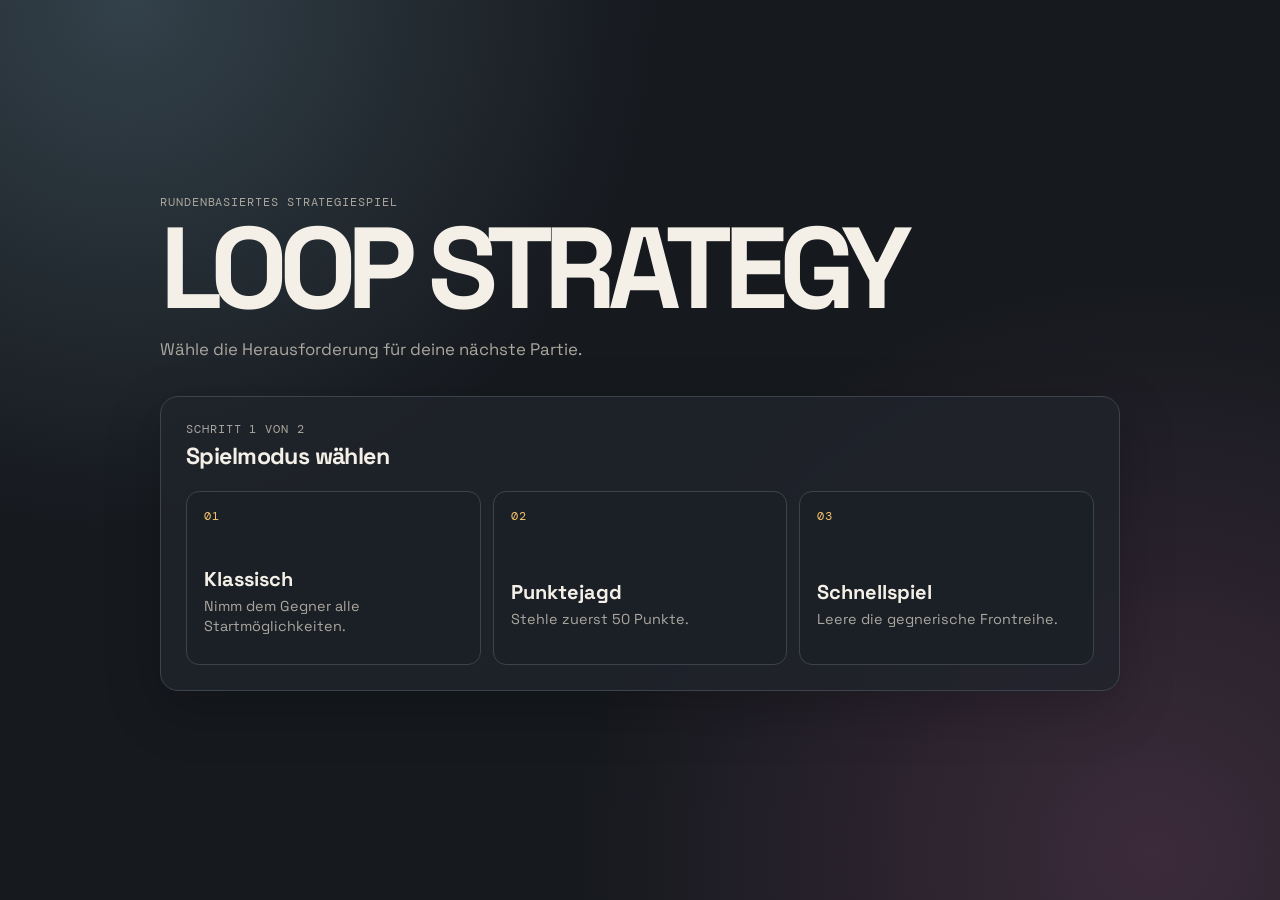
==== index.html @ e79f8cee "Aktuelle Version 3.1 in Hauptordner verschoben" ====
<!doctype html>
<html lang="de">
  <head>
    <meta charset="UTF-8" />
    <meta name="viewport" content="width=device-width, initial-scale=1.0" />
    <meta
      name="description"
      content="LOOP STRATEGY – ein rundenbasiertes Strategiespiel für zwei Reihen."
    />
    <title>LOOP STRATEGY</title>
    <link rel="preconnect" href="https://fonts.googleapis.com" />
    <link rel="preconnect" href="https://fonts.gstatic.com" crossorigin />
    <link
      href="https://fonts.googleapis.com/css2?family=DM+Mono:wght@400;500&family=Space+Grotesk:wght@500;600;700&display=swap"
      rel="stylesheet"
    />
    <link rel="stylesheet" href="style.css" />
  </head>
  <body>
    <main class="game-shell">
      <section id="menu-screen" class="menu-screen" aria-labelledby="menu-title">
        <header class="menu-hero">
          <p class="eyebrow">Rundenbasiertes Strategiespiel</p>
          <h1 id="menu-title">LOOP STRATEGY</h1>
          <p class="menu-intro">Wähle die Herausforderung für deine nächste Partie.</p>
        </header>

        <section id="mode-selection" class="menu-step" aria-labelledby="mode-title">
          <p class="eyebrow">Schritt 1 von 2</p>
          <h2 id="mode-title">Spielmodus wählen</h2>
          <div class="selection-grid">
            <button class="selection-card" data-game-mode="classic" type="button">
              <span class="selection-number">01</span>
              <strong>Klassisch</strong>
              <span>Nimm dem Gegner alle Startmöglichkeiten.</span>
            </button>
            <button class="selection-card" data-game-mode="point-hunt" type="button">
              <span class="selection-number">02</span>
              <strong>Punktejagd</strong>
              <span>Stehle zuerst 50 Punkte.</span>
            </button>
            <button class="selection-card" data-game-mode="quick" type="button">
              <span class="selection-number">03</span>
              <strong>Schnellspiel</strong>
              <span>Leere die gegnerische Frontreihe.</span>
            </button>
          </div>
        </section>

        <section id="difficulty-selection" class="menu-step" aria-labelledby="difficulty-title" hidden>
          <button id="back-to-modes" class="back-button" type="button">← Spielmodus ändern</button>
          <p class="eyebrow">Schritt 2 von 2</p>
          <h2 id="difficulty-title">KI-Schwierigkeit wählen</h2>
          <div class="selection-grid selection-grid-two">
            <button class="selection-card selection-card-simple" data-difficulty="easy" type="button">
              <strong>Leicht</strong>
            </button>
            <button class="selection-card selection-card-simple" data-difficulty="hard" type="button">
              <strong>Schwer</strong>
            </button>
          </div>
        </section>
      </section>

      <section id="game-screen" hidden>
        <header class="masthead">
          <div>
            <p class="eyebrow">LOOP STRATEGY</p>
            <h1>Kettenzug</h1>
          </div>
          <button id="new-game" class="new-game" type="button">Neu starten</button>
        </header>

        <div class="game-context" aria-label="Partieeinstellungen">
          <span id="mode-label"></span>
          <span id="difficulty-label"></span>
        </div>

        <section id="score-panel" class="score-panel" aria-label="Punktestand der Punktejagd" hidden>
          <span class="score-title">Gestohlene Punkte</span>
          <div><span>Spieler</span><strong id="player-score">0</strong></div>
          <div><span>Gegner</span><strong id="opponent-score">0</strong></div>
          <span class="score-goal">Ziel: 50</span>
        </section>

        <section class="status-panel" aria-live="polite">
          <div>
            <span class="status-label">Am Zug</span>
            <strong id="turn-label">Spieler</strong>
          </div>
          <p id="game-message">Lade Spielfeld …</p>
          <div class="hand-counter" aria-label="Punkte in der Hand">
            <span>Hand</span>
            <strong id="hand-count">0</strong>
          </div>
        </section>

        <section class="board-card" aria-label="Spielfeld">
          <div class="track-note track-note-top" aria-hidden="true">
            Geschlossene Strecke: Reihe 1 → · Reihe 2 ←
          </div>
          <div id="board" class="game-board"></div>
          <div class="track-note track-note-bottom" aria-hidden="true">
            Geschlossene Strecke: Reihe 4 → · Reihe 3 ←
          </div>
        </section>

        <section class="controls" aria-label="Zugsteuerung">
          <div>
            <p class="eyebrow">Richtung</p>
            <h2>Wie soll die Kette weiterlaufen?</h2>
          </div>
          <div class="direction-buttons">
            <button class="direction-button" data-direction="clockwise" type="button">
              <span aria-hidden="true">↻</span> Uhrzeigersinn
            </button>
            <button class="direction-button" data-direction="counterclockwise" type="button">
              <span aria-hidden="true">↺</span> Gegenuhrzeigersinn
            </button>
            <button id="end-turn" class="end-turn-button" type="button" hidden>
              Zug beenden
            </button>
          </div>
        </section>

        <section class="rules-card" aria-labelledby="rules-title">
          <h2 id="rules-title">Kurzregeln</h2>
          <p>
            Wähle ein eigenes Feld mit mindestens zwei Punkten. Die Punkte werden auf deiner
            geschlossenen Zwei-Reihen-Strecke verteilt. Landest du auf Punkten oder stiehlst du
            aus der vorderen Reihe, läuft der Zug weiter.
          </p>
        </section>
      </section>
    </main>

    <script type="module" src="game.js"></script>
  </body>
</html>
---- style.css ----
:root {
  color-scheme: dark;
  --ink: #f4f0e7;
  --muted: #aba79e;
  --bg: #16191e;
  --surface: #20242b;
  --surface-high: #2b3039;
  --line: #3d434d;
  --player: #82d8b7;
  --opponent: #e58772;
  --accent: #f5c36a;
  --shadow: 0 18px 55px rgb(0 0 0 / 22%);
}

* {
  box-sizing: border-box;
}

body {
  min-width: 320px;
  min-height: 100vh;
  margin: 0;
  color: var(--ink);
  background:
    radial-gradient(circle at 10% 0%, #33414a 0%, transparent 33rem),
    radial-gradient(circle at 90% 95%, #3c2b3b 0%, transparent 36rem),
    var(--bg);
  font-family: "Space Grotesk", system-ui, sans-serif;
}

button {
  font: inherit;
}

[hidden] {
  display: none !important;
}

.game-shell {
  width: min(960px, calc(100% - 32px));
  margin: 0 auto;
  padding: 42px 0 56px;
}

.menu-screen {
  display: grid;
  min-height: calc(100vh - 98px);
  align-content: center;
  gap: 34px;
}

.menu-hero {
  max-width: 760px;
}

.menu-hero h1 {
  margin-bottom: 14px;
  font-size: clamp(3.3rem, 10vw, 7.2rem);
  letter-spacing: -0.08em;
}

.menu-intro,
.chosen-mode-summary {
  max-width: 54ch;
  margin-bottom: 0;
  color: var(--muted);
  font-size: 1.05rem;
  line-height: 1.5;
}

.menu-step {
  padding: 25px;
  border: 1px solid var(--line);
  border-radius: 18px;
  background: rgb(32 36 43 / 80%);
  box-shadow: var(--shadow);
}

.menu-step > h2 {
  margin-bottom: 20px;
  font-size: 1.45rem;
}

.chosen-mode-summary {
  margin: -8px 0 20px;
}

.selection-grid {
  display: grid;
  grid-template-columns: repeat(3, minmax(0, 1fr));
  gap: 12px;
}

.selection-grid-two {
  grid-template-columns: repeat(2, minmax(0, 1fr));
}

.selection-card {
  display: grid;
  min-height: 174px;
  padding: 17px;
  border: 1px solid var(--line);
  border-radius: 13px;
  color: var(--ink);
  background: #1b2027;
  cursor: pointer;
  text-align: left;
  transition: transform 160ms ease, border-color 160ms ease, background 160ms ease, box-shadow 160ms ease;
}

.selection-card:hover,
.selection-card:focus-visible {
  border-color: var(--accent);
  background: #2d302c;
  box-shadow: 0 0 0 3px rgb(245 195 106 / 13%);
  outline: none;
  transform: translateY(-4px);
}

.selection-card strong {
  align-self: end;
  margin-top: 20px;
  font-size: 1.25rem;
}

.selection-card-simple {
  min-height: 148px;
  place-items: center;
  text-align: center;
}

.selection-card-simple strong {
  align-self: center;
  margin-top: 0;
  font-size: clamp(1.45rem, 4vw, 2rem);
}

.selection-card span:last-child {
  margin-top: 5px;
  color: var(--muted);
  font-size: 0.9rem;
  line-height: 1.35;
}

.selection-number {
  color: var(--accent);
  font-family: "DM Mono", monospace;
  font-size: 0.72rem;
  letter-spacing: 0.08em;
}

.back-button {
  margin-bottom: 22px;
  padding: 0;
  border: 0;
  color: var(--muted);
  background: transparent;
  cursor: pointer;
}

.back-button:hover {
  color: var(--accent);
}

.masthead,
.status-panel,
.controls {
  display: flex;
  align-items: center;
  justify-content: space-between;
  gap: 24px;
}

.masthead {
  margin-bottom: 26px;
}

.game-context {
  display: flex;
  flex-wrap: wrap;
  gap: 8px;
  margin: -12px 0 18px;
}

.game-context span {
  padding: 5px 9px;
  border: 1px solid var(--line);
  border-radius: 999px;
  color: var(--muted);
  font-family: "DM Mono", monospace;
  font-size: 0.67rem;
  letter-spacing: 0.04em;
  text-transform: uppercase;
}

.score-panel {
  display: flex;
  align-items: center;
  justify-content: space-between;
  gap: 14px;
  margin-bottom: 14px;
  padding: 11px 16px;
  border: 1px solid color-mix(in srgb, var(--accent) 40%, var(--line));
  border-radius: 12px;
  background: rgb(67 54 34 / 65%);
}

.score-title,
.score-goal,
.score-panel div span {
  color: var(--muted);
  font-family: "DM Mono", monospace;
  font-size: 0.68rem;
  letter-spacing: 0.06em;
  text-transform: uppercase;
}

.score-panel div {
  display: flex;
  align-items: baseline;
  gap: 7px;
}

.score-panel div strong {
  color: var(--accent);
  font-size: 1.25rem;
}

.eyebrow,
.status-label {
  margin: 0 0 4px;
  color: var(--muted);
  font-family: "DM Mono", monospace;
  font-size: 0.72rem;
  letter-spacing: 0.08em;
  text-transform: uppercase;
}

h1,
h2,
p {
  margin-top: 0;
}

h1 {
  margin-bottom: 0;
  font-size: clamp(2.25rem, 6vw, 4rem);
  line-height: 0.95;
  letter-spacing: -0.06em;
}

h2 {
  margin-bottom: 0;
  font-size: 1.15rem;
  letter-spacing: -0.025em;
}

.new-game,
.direction-button,
.end-turn-button {
  border: 1px solid var(--line);
  border-radius: 10px;
  color: var(--ink);
  background: var(--surface);
  cursor: pointer;
  transition: transform 150ms ease, border-color 150ms ease, background 150ms ease;
}

.new-game {
  padding: 10px 15px;
  font-weight: 600;
}

.new-game:hover,
.direction-button:not(:disabled):hover,
.end-turn-button:not(:disabled):hover {
  border-color: var(--accent);
  background: var(--surface-high);
  transform: translateY(-2px);
}

.status-panel {
  min-height: 82px;
  margin-bottom: 24px;
  padding: 15px 20px;
  border: 1px solid var(--line);
  border-radius: 14px;
  background: rgb(32 36 43 / 82%);
  box-shadow: var(--shadow);
}

#turn-label {
  display: block;
  color: var(--player);
  font-size: 1.15rem;
}

#game-message {
  max-width: 47ch;
  margin: 0;
  color: var(--muted);
  text-align: center;
}

.hand-counter {
  display: grid;
  min-width: 64px;
  color: var(--muted);
  font-family: "DM Mono", monospace;
  font-size: 0.72rem;
  letter-spacing: 0.08em;
  text-align: right;
  text-transform: uppercase;
}

.hand-counter strong {
  color: var(--accent);
  font-family: "Space Grotesk", sans-serif;
  font-size: 1.5rem;
  line-height: 1;
}

.board-card {
  padding: 18px;
  border: 1px solid var(--line);
  border-radius: 18px;
  background: rgb(32 36 43 / 86%);
  box-shadow: var(--shadow);
}

.track-note {
  padding: 3px 4px 12px;
  color: var(--muted);
  font-family: "DM Mono", monospace;
  font-size: 0.68rem;
  letter-spacing: 0.04em;
  text-align: center;
}

.track-note-bottom {
  padding: 12px 4px 3px;
}

.game-board {
  display: grid;
  gap: 14px;
}

.side {
  display: grid;
  gap: 7px;
}

.side-heading {
  display: flex;
  align-items: center;
  gap: 8px;
  margin: 0 1px;
  color: var(--muted);
  font-family: "DM Mono", monospace;
  font-size: 0.7rem;
  letter-spacing: 0.08em;
  text-transform: uppercase;
}

.side-heading::before {
  width: 8px;
  height: 8px;
  border-radius: 50%;
  background: currentColor;
  content: "";
}

.side-opponent .side-heading {
  color: var(--opponent);
}

.side-player .side-heading {
  color: var(--player);
}

.cell-row {
  display: grid;
  grid-template-columns: repeat(5, minmax(0, 1fr));
  gap: 7px;
}

.cell {
  position: relative;
  display: grid;
  aspect-ratio: 1.16;
  min-height: 64px;
  place-items: center;
  overflow: hidden;
  border: 1px solid var(--line);
  border-radius: 12px;
  color: var(--ink);
  background: #191d23;
  box-shadow: inset 0 0 0 1px rgb(255 255 255 / 2%);
  cursor: default;
  transition: border-color 160ms ease, background 160ms ease, transform 160ms ease;
}

.cell::after {
  position: absolute;
  right: 8px;
  bottom: 6px;
  color: #777e89;
  font-family: "DM Mono", monospace;
  font-size: 0.62rem;
  content: attr(data-position);
}

.cell-front {
  background: #1d242b;
}

.cell-player.cell-legal {
  border-color: color-mix(in srgb, var(--player) 70%, var(--line));
  cursor: pointer;
}

.cell-player.cell-legal:hover {
  border-color: var(--player);
  background: #263933;
  transform: translateY(-3px);
}

.cell-active {
  z-index: 1;
  border-color: var(--accent) !important;
  box-shadow: 0 0 0 3px rgb(245 195 106 / 20%), 0 0 26px rgb(245 195 106 / 30%);
  animation: land 220ms ease-out;
}

/* Kennzeichnet den Ruhepunkt der Kette, von dem der nächste Lauf startet. */
.cell-current {
  z-index: 1;
  border-color: color-mix(in srgb, var(--accent) 82%, var(--line)) !important;
  box-shadow: 0 0 0 2px rgb(245 195 106 / 16%), 0 0 18px rgb(245 195 106 / 20%);
}

.cell-preview {
  border-color: color-mix(in srgb, var(--accent) 54%, var(--line));
  background: #312d25;
}

.cell-preview-target {
  z-index: 1;
  border-color: var(--accent) !important;
  background: #433622;
  box-shadow: 0 0 0 3px rgb(245 195 106 / 18%), 0 0 22px rgb(245 195 106 / 25%);
}

.cell-collected {
  border-color: var(--accent) !important;
  background: #383025;
}

.point-count {
  font-family: "DM Mono", monospace;
  font-size: clamp(1.1rem, 3.7vw, 1.8rem);
  font-weight: 500;
}

.cell-player .point-count {
  color: var(--player);
}

.cell-opponent .point-count {
  color: var(--opponent);
}

.controls {
  margin-top: 24px;
  padding: 20px;
  border: 1px solid var(--line);
  border-radius: 14px;
  background: rgb(32 36 43 / 72%);
}

.controls h2 {
  max-width: 300px;
}

.direction-buttons {
  display: flex;
  flex-wrap: wrap;
  justify-content: flex-end;
  gap: 9px;
}

.direction-button {
  padding: 10px 12px;
  font-size: 0.88rem;
  font-weight: 600;
}

.end-turn-button {
  padding: 10px 12px;
  border-color: color-mix(in srgb, var(--opponent) 52%, var(--line));
  color: #f4c2b6;
  font-size: 0.88rem;
  font-weight: 600;
}

.end-turn-button:hover {
  border-color: var(--opponent) !important;
}

.direction-button span {
  margin-right: 4px;
  color: var(--accent);
  font-size: 1.1rem;
}

.direction-button.direction-selected {
  border-color: var(--accent);
  background: #423722;
  box-shadow: 0 0 0 3px rgb(245 195 106 / 16%), 0 0 18px rgb(245 195 106 / 20%);
}

.direction-button:disabled,
.end-turn-button:disabled {
  border-color: #30353d;
  color: #737984;
  background: #1b1f25;
  cursor: not-allowed;
}

.rules-card {
  margin-top: 22px;
  padding: 0 4px;
  color: var(--muted);
}

.rules-card h2 {
  margin-bottom: 7px;
  color: var(--ink);
}

.rules-card p {
  max-width: 82ch;
  margin-bottom: 0;
  line-height: 1.55;
}

@keyframes land {
  from {
    transform: scale(0.92);
  }
  65% {
    transform: scale(1.06);
  }
  to {
    transform: scale(1);
  }
}

@media (max-width: 680px) {
  .game-shell {
    width: min(100% - 20px, 960px);
    padding-top: 24px;
  }

  .menu-screen {
    min-height: calc(100vh - 68px);
    gap: 22px;
  }

  .menu-step {
    padding: 17px;
  }

  .selection-grid,
  .selection-grid-two {
    grid-template-columns: 1fr;
  }

  .selection-card {
    min-height: 138px;
  }

  .masthead,
  .status-panel,
  .controls {
    align-items: flex-start;
    flex-direction: column;
    gap: 14px;
  }

  .masthead {
    flex-direction: row;
    align-items: center;
  }

  .status-panel {
    display: grid;
    grid-template-columns: 1fr auto;
  }

  .score-panel {
    display: grid;
    grid-template-columns: 1fr auto;
  }

  .score-title {
    grid-column: 1 / -1;
  }

  .score-goal {
    text-align: right;
  }

  #game-message {
    grid-column: 1 / -1;
    order: 2;
    text-align: left;
  }

  .hand-counter {
    grid-column: 2;
    grid-row: 1;
    text-align: right;
  }

  .board-card {
    padding: 10px;
  }

  .cell-row {
    gap: 5px;
  }

  .cell {
    min-height: 54px;
    border-radius: 9px;
  }

  .track-note {
    font-size: 0.58rem;
  }

  .direction-buttons {
    justify-content: flex-start;
  }
}
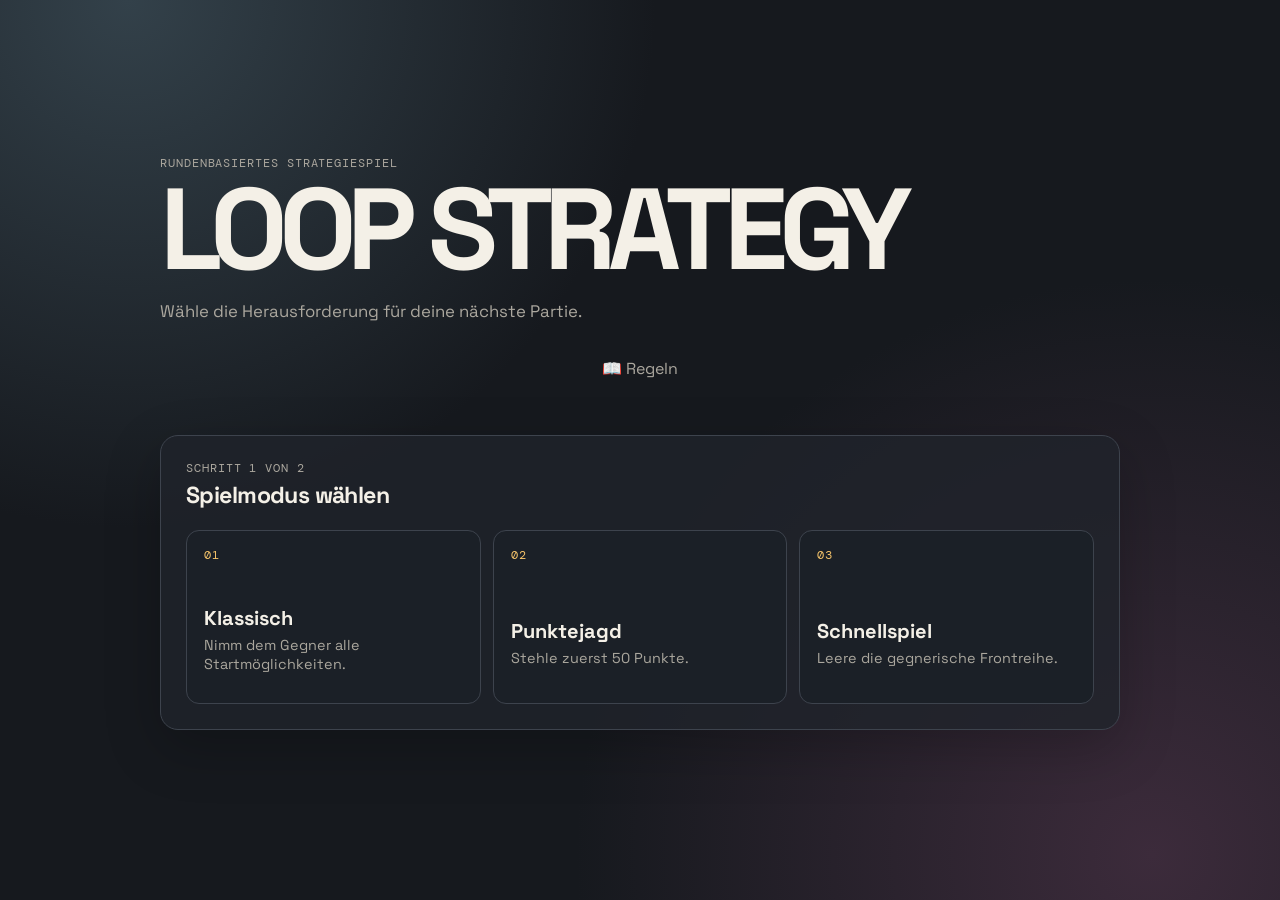
==== commit ba5b2471: "Regeln hinzugefügt" ====
--- a/index.html
+++ b/index.html
@@ -25,6 +25,10 @@
           <p class="menu-intro">Wähle die Herausforderung für deine nächste Partie.</p>
         </header>
 
+        <button id="rules-button" class="back-button" type="button">
+  📖 Regeln
+</button>
+        
         <section id="mode-selection" class="menu-step" aria-labelledby="mode-title">
           <p class="eyebrow">Schritt 1 von 2</p>
           <h2 id="mode-title">Spielmodus wählen</h2>
@@ -62,6 +66,125 @@
         </section>
       </section>
 
+      <section id="rules-screen" class="menu-screen" hidden>
+
+  <header class="menu-hero">
+    <p class="eyebrow">LOOP STRATEGY</p>
+    <h1>Regeln</h1>
+  </header>
+
+
+  <section class="rules-card">
+
+    <h2>🎯 Spielziel</h2>
+
+    <p>
+      LOOP STRATEGY ist ein rundenbasiertes Strategiespiel, bei dem du versuchst, deine Punkte clever einzusetzen und den Gegner durch Kettenzüge auszuspielen.
+      Das genaue Ziel hängt vom gewählten Spielmodus ab:
+    </p>
+
+    <p>
+      <strong>Klassisch:</strong>
+      Dein Ziel ist es, dem Gegner alle möglichen Startfelder zu nehmen. Sobald der Gegner kein Feld mehr besitzt, von dem aus er einen Zug beginnen kann, gewinnst du die Partie.
+    </p>
+
+    <p>
+      <strong>Punktejagd:</strong>
+      Hier geht es darum, möglichst viele Punkte aus der gegnerischen Reihe zu stehlen. Wer zuerst insgesamt 50 gestohlene Punkte erreicht, gewinnt.
+    </p>
+
+    <p>
+      <strong>Schnellspiel:</strong>
+      In diesem Modus zählt Geschwindigkeit. Du gewinnst, sobald die gegnerische Reihe, aus der Punkte gestohlen werden können, vollständig geleert wurde.
+    </p>
+
+
+  </section>
+
+
+  <section class="rules-card">
+
+    <h2>📦 Spielfeld und Aufbau</h2>
+
+    <p>
+      Das Spielfeld besteht aus vier Reihen mit jeweils fünf Feldern.
+      Jeder Spieler kontrolliert zwei Reihen:
+      - Die unteren beiden Reihen gehören dem Spieler.
+      - Die oberen beiden Reihen gehören dem Gegner.
+      Zu Beginn besitzt jedes Feld zwei Punkte.
+      Die Reihen sind miteinander verbunden und bilden eine geschlossene Strecke. Dadurch können sich Bewegungen über mehrere Felder fortsetzen und lange Kettenzüge entstehen.
+    </p>
+
+  </section>
+
+
+  <section class="rules-card">
+
+    <h2>🔄 Kettenzüge</h2>
+
+    <p>
+      Ein Zug beginnt immer mit der Auswahl eines eigenen Feldes.
+      Dabei gilt:
+      - Du kannst nur ein Feld auswählen, das mindestens zwei Punkte besitzt.
+      - Alle Punkte dieses Feldes werden aufgenommen.
+      - Die Punkte befinden sich nun "in deiner Hand".
+      Anschließend musst du entscheiden, in welche Richtung deine Kette laufen soll.
+
+      Der besondere Teil von LOOP STRATEGY sind die Kettenzüge.
+      Die Punkte werden nacheinander auf den Feldern der Strecke verteilt.
+      Beispiel:
+      Du hast 5 Punkte in der Hand.
+      Du verteilst:
+      1. Punkt → nächstes Feld  
+      2. Punkt → nächstes Feld  
+      3. Punkt → nächstes Feld  
+      4. Punkt → nächstes Feld  
+      5. Punkt → nächstes Feld
+      Landest du auf einem Feld, auf dem bereits Punkte liegen, nimmst du diese wieder auf und setzt deinen Zug fort.
+      Dadurch können aus einem kleinen Zug lange Kombinationen entstehen.
+      Gute Planung ist entscheidend:
+      Ein Zug kann dir viele neue Möglichkeiten eröffnen – oder dem Gegner helfen.
+    </p>
+
+  </section>
+
+
+  <section class="rules-card">
+
+    <h2>💰 Stehlen</h2>
+
+    <p>
+    Wenn du nach einem Lauf in die hintere Reihe deiner Reihen kommst, also die Reihe die ganz unten auf deinem Bildschirm ist, werden die Punkte des Gegners in seiner hinteren Reihe also der obersten Reihe auf deinem Bildschirm, gestohlen.
+  
+    </p>
+
+  </section>
+
+
+  <section class="rules-card">
+
+    <h2>🕹️ Steuerung</h2>
+
+    <p>
+      Nach einem Kettenzug musst du die Richtung auswählen.
+      Die Steuerung funktioniert so:
+      Erster Klick auf eine Richtung
+      → Du erhältst eine Vorschau des möglichen Weges.
+      Zweiter Klick auf dieselbe Richtung
+      → Der Zug wird bestätigt und ausgeführt.
+      Wenn du deine Meinung änderst, kannst du eine andere Richtung auswählen und die neue Vorschau ansehen.
+    </p>
+
+  </section>
+
+
+  <button id="back-from-rules" class="back-button" type="button">
+    ← Zurück zum Menü
+  </button>
+
+
+</section>
+      
       <section id="game-screen" hidden>
         <header class="masthead">
           <div>
--- a/style.css
+++ b/style.css
@@ -644,4 +644,13 @@
   .direction-buttons {
     justify-content: flex-start;
   }
-}
+
+#rules-screen .rules-card {
+    margin-bottom: 16px;
+}
+
+#rules-screen {
+    max-width: 800px;
+}
+
+}
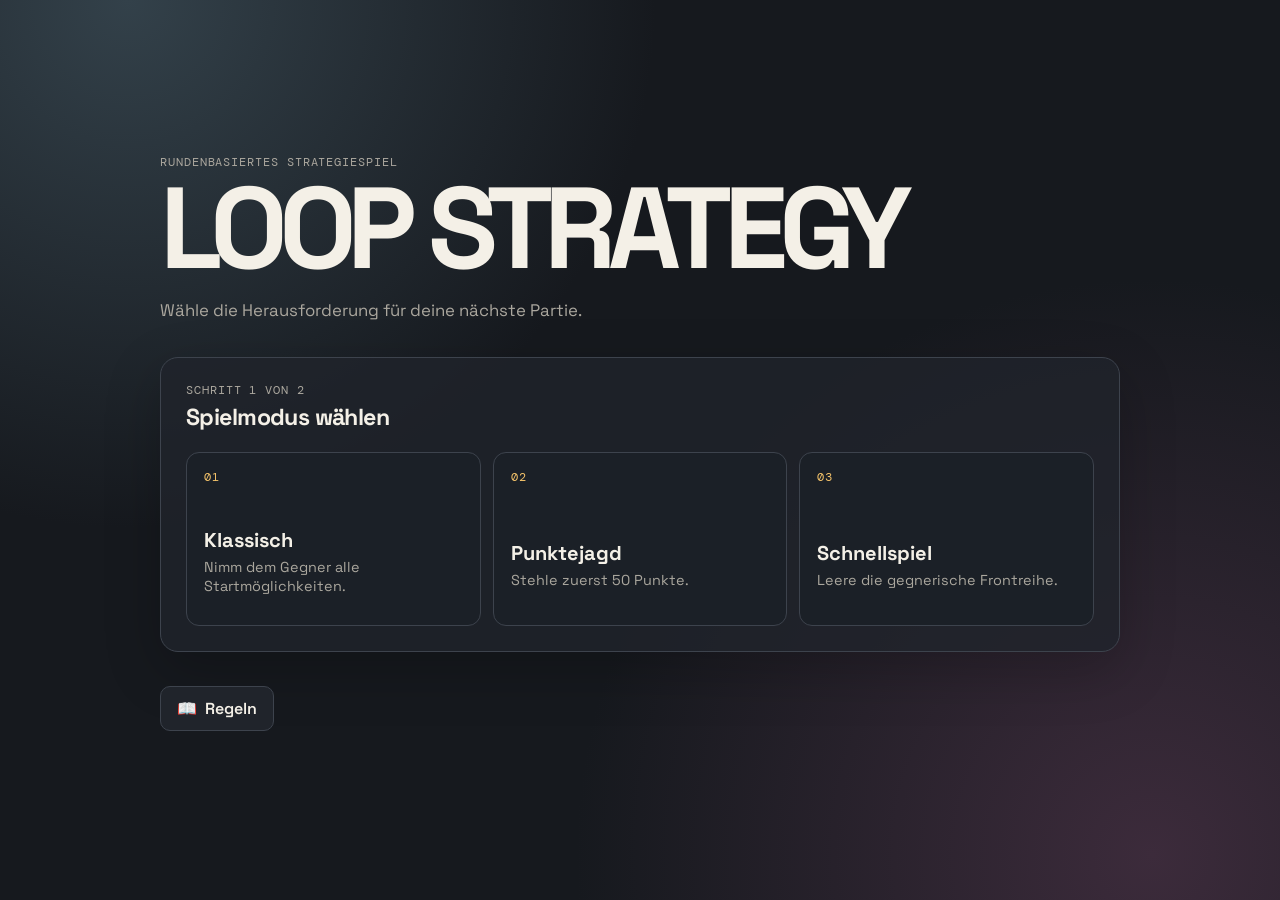
==== commit ce53f91a: "Regelbereich verbessert" ====
--- a/index.html
+++ b/index.html
@@ -25,10 +25,6 @@
           <p class="menu-intro">Wähle die Herausforderung für deine nächste Partie.</p>
         </header>
 
-        <button id="rules-button" class="back-button" type="button">
-  📖 Regeln
-</button>
-        
         <section id="mode-selection" class="menu-step" aria-labelledby="mode-title">
           <p class="eyebrow">Schritt 1 von 2</p>
           <h2 id="mode-title">Spielmodus wählen</h2>
@@ -64,127 +60,122 @@
             </button>
           </div>
         </section>
+
+        <div class="menu-actions">
+          <button class="rules-button" data-open-rules type="button">
+            <span aria-hidden="true">📖</span> Regeln
+          </button>
+        </div>
       </section>
 
-      <section id="rules-screen" class="menu-screen" hidden>
-
-  <header class="menu-hero">
-    <p class="eyebrow">LOOP STRATEGY</p>
-    <h1>Regeln</h1>
-  </header>
-
-
-  <section class="rules-card">
-
-    <h2>🎯 Spielziel</h2>
-
-    <p>
-      LOOP STRATEGY ist ein rundenbasiertes Strategiespiel, bei dem du versuchst, deine Punkte clever einzusetzen und den Gegner durch Kettenzüge auszuspielen.
-      Das genaue Ziel hängt vom gewählten Spielmodus ab:
-    </p>
-
-    <p>
-      <strong>Klassisch:</strong>
-      Dein Ziel ist es, dem Gegner alle möglichen Startfelder zu nehmen. Sobald der Gegner kein Feld mehr besitzt, von dem aus er einen Zug beginnen kann, gewinnst du die Partie.
-    </p>
-
-    <p>
-      <strong>Punktejagd:</strong>
-      Hier geht es darum, möglichst viele Punkte aus der gegnerischen Reihe zu stehlen. Wer zuerst insgesamt 50 gestohlene Punkte erreicht, gewinnt.
-    </p>
-
-    <p>
-      <strong>Schnellspiel:</strong>
-      In diesem Modus zählt Geschwindigkeit. Du gewinnst, sobald die gegnerische Reihe, aus der Punkte gestohlen werden können, vollständig geleert wurde.
-    </p>
-
-
-  </section>
-
-
-  <section class="rules-card">
-
-    <h2>📦 Spielfeld und Aufbau</h2>
-
-    <p>
-      Das Spielfeld besteht aus vier Reihen mit jeweils fünf Feldern.
-      Jeder Spieler kontrolliert zwei Reihen:
-      - Die unteren beiden Reihen gehören dem Spieler.
-      - Die oberen beiden Reihen gehören dem Gegner.
-      Zu Beginn besitzt jedes Feld zwei Punkte.
-      Die Reihen sind miteinander verbunden und bilden eine geschlossene Strecke. Dadurch können sich Bewegungen über mehrere Felder fortsetzen und lange Kettenzüge entstehen.
-    </p>
-
-  </section>
-
-
-  <section class="rules-card">
-
-    <h2>🔄 Kettenzüge</h2>
-
-    <p>
-      Ein Zug beginnt immer mit der Auswahl eines eigenen Feldes.
-      Dabei gilt:
-      - Du kannst nur ein Feld auswählen, das mindestens zwei Punkte besitzt.
-      - Alle Punkte dieses Feldes werden aufgenommen.
-      - Die Punkte befinden sich nun "in deiner Hand".
-      Anschließend musst du entscheiden, in welche Richtung deine Kette laufen soll.
-
-      Der besondere Teil von LOOP STRATEGY sind die Kettenzüge.
-      Die Punkte werden nacheinander auf den Feldern der Strecke verteilt.
-      Beispiel:
-      Du hast 5 Punkte in der Hand.
-      Du verteilst:
-      1. Punkt → nächstes Feld  
-      2. Punkt → nächstes Feld  
-      3. Punkt → nächstes Feld  
-      4. Punkt → nächstes Feld  
-      5. Punkt → nächstes Feld
-      Landest du auf einem Feld, auf dem bereits Punkte liegen, nimmst du diese wieder auf und setzt deinen Zug fort.
-      Dadurch können aus einem kleinen Zug lange Kombinationen entstehen.
-      Gute Planung ist entscheidend:
-      Ein Zug kann dir viele neue Möglichkeiten eröffnen – oder dem Gegner helfen.
-    </p>
-
-  </section>
-
-
-  <section class="rules-card">
-
-    <h2>💰 Stehlen</h2>
-
-    <p>
-    Wenn du nach einem Lauf in die hintere Reihe deiner Reihen kommst, also die Reihe die ganz unten auf deinem Bildschirm ist, werden die Punkte des Gegners in seiner hinteren Reihe also der obersten Reihe auf deinem Bildschirm, gestohlen.
-  
-    </p>
-
-  </section>
-
-
-  <section class="rules-card">
-
-    <h2>🕹️ Steuerung</h2>
-
-    <p>
-      Nach einem Kettenzug musst du die Richtung auswählen.
-      Die Steuerung funktioniert so:
-      Erster Klick auf eine Richtung
-      → Du erhältst eine Vorschau des möglichen Weges.
-      Zweiter Klick auf dieselbe Richtung
-      → Der Zug wird bestätigt und ausgeführt.
-      Wenn du deine Meinung änderst, kannst du eine andere Richtung auswählen und die neue Vorschau ansehen.
-    </p>
-
-  </section>
-
-
-  <button id="back-from-rules" class="back-button" type="button">
-    ← Zurück zum Menü
-  </button>
-
-
-</section>
-      
+      <section id="rules-screen" class="rules-screen" aria-labelledby="rules-screen-title" hidden>
+        <header class="rules-header">
+          <div>
+            <p class="eyebrow">LOOP STRATEGY</p>
+            <h1 id="rules-screen-title">Regeln</h1>
+          </div>
+          <button class="back-button rules-back-button" data-close-rules type="button">← Zurück</button>
+        </header>
+
+        <div class="rules-grid">
+          <article class="rule-card rule-card-wide">
+            <p class="rule-icon" aria-hidden="true">🎯</p>
+            <h2>Spielziel</h2>
+            <p>
+              LOOP STRATEGY ist ein rundenbasiertes Strategiespiel, bei dem du versuchst,
+              deine Punkte clever einzusetzen und den Gegner durch Kettenzüge auszuspielen.
+            </p>
+            <p>Das genaue Ziel hängt vom gewählten Spielmodus ab:</p>
+            <dl class="mode-rules">
+              <div>
+                <dt>Klassisch</dt>
+                <dd>
+                  Nimm dem Gegner alle möglichen Startfelder. Sobald er kein Feld mehr besitzt,
+                  von dem aus er einen Zug beginnen kann, gewinnst du die Partie.
+                </dd>
+              </div>
+              <div>
+                <dt>Punktejagd</dt>
+                <dd>
+                  Stehle möglichst viele Punkte aus der gegnerischen Reihe. Wer zuerst insgesamt
+                  50 gestohlene Punkte erreicht, gewinnt.
+                </dd>
+              </div>
+              <div>
+                <dt>Schnellspiel</dt>
+                <dd>
+                  Du gewinnst, sobald die gegnerische Reihe, aus der Punkte gestohlen werden
+                  können, vollständig geleert wurde.
+                </dd>
+              </div>
+            </dl>
+          </article>
+
+          <article class="rule-card">
+            <p class="rule-icon" aria-hidden="true">📦</p>
+            <h2>Spielfeld und Aufbau</h2>
+            <p>Das Spielfeld besteht aus vier Reihen mit jeweils fünf Feldern.</p>
+            <ul>
+              <li>Die unteren beiden Reihen gehören dem Spieler.</li>
+              <li>Die oberen beiden Reihen gehören dem Gegner.</li>
+              <li>Zu Beginn besitzt jedes Feld zwei Punkte.</li>
+            </ul>
+            <p>
+              Die Reihen sind miteinander verbunden und bilden eine geschlossene Strecke.
+              Dadurch können sich Bewegungen über mehrere Felder fortsetzen und lange
+              Kettenzüge entstehen.
+            </p>
+          </article>
+
+          <article class="rule-card rule-card-wide">
+            <p class="rule-icon" aria-hidden="true">🔄</p>
+            <h2>Kettenzüge</h2>
+            <p>Ein Zug beginnt immer mit der Auswahl eines eigenen Feldes.</p>
+            <ul>
+              <li>Du kannst nur ein Feld mit mindestens zwei Punkten auswählen.</li>
+              <li>Alle Punkte dieses Feldes werden aufgenommen und liegen in deiner Hand.</li>
+              <li>Anschließend entscheidest du, in welche Richtung deine Kette laufen soll.</li>
+            </ul>
+            <p>
+              Die Punkte werden nacheinander auf den Feldern der Strecke verteilt. Hast du zum
+              Beispiel fünf Punkte in der Hand, legst du je einen Punkt auf die nächsten fünf
+              Felder. Landest du auf einem Feld, auf dem bereits Punkte liegen, nimmst du diese
+              wieder auf und setzt deinen Zug fort.
+            </p>
+            <p>
+              So entstehen aus kleinen Zügen lange Kombinationen. Gute Planung kann dir neue
+              Möglichkeiten eröffnen – oder dem Gegner helfen.
+            </p>
+          </article>
+
+          <article class="rule-card">
+            <p class="rule-icon" aria-hidden="true">💰</p>
+            <h2>Stehlen</h2>
+            <p>
+              Wenn du nach einem Lauf in die hintere deiner beiden Reihen gelangst – also die
+              ganz untere Reihe auf deinem Bildschirm – werden automatisch alle Punkte aus der
+              hinteren Reihe des Gegners, der obersten Reihe auf deinem Bildschirm, gestohlen.
+            </p>
+            <p>
+              Diese gestohlenen Punkte werden deinem Punktestand gutgeschrieben und können je
+              nach Spielmodus direkt zum Sieg beitragen.
+            </p>
+          </article>
+
+          <article class="rule-card">
+            <p class="rule-icon" aria-hidden="true">🕹️</p>
+            <h2>Steuerung</h2>
+            <p>Nach einem Kettenzug musst du die Richtung auswählen.</p>
+            <ul>
+              <li>Erster Klick: Eine Vorschau des vollständigen Laufwegs wird angezeigt.</li>
+              <li>Zweiter Klick auf dieselbe Richtung: Der Zug wird bestätigt und ausgeführt.</li>
+              <li>Ein Klick auf die andere Richtung zeigt stattdessen deren Vorschau.</li>
+            </ul>
+            <p>Falls dein Zug beendet werden kann, erscheint zusätzlich „Zug beenden“.</p>
+          </article>
+        </div>
+      </section>
+
       <section id="game-screen" hidden>
         <header class="masthead">
           <div>
@@ -246,13 +237,10 @@
           </div>
         </section>
 
-        <section class="rules-card" aria-labelledby="rules-title">
-          <h2 id="rules-title">Kurzregeln</h2>
-          <p>
-            Wähle ein eigenes Feld mit mindestens zwei Punkten. Die Punkte werden auf deiner
-            geschlossenen Zwei-Reihen-Strecke verteilt. Landest du auf Punkten oder stiehlst du
-            aus der vorderen Reihe, läuft der Zug weiter.
-          </p>
+        <section class="rules-card rules-access-card" aria-label="Regeln öffnen">
+          <button class="rules-button" data-open-rules type="button">
+            <span aria-hidden="true">📖</span> Regeln
+          </button>
         </section>
       </section>
     </main>
--- a/style.css
+++ b/style.css
@@ -49,6 +49,11 @@
   gap: 34px;
 }
 
+.rules-screen {
+  display: grid;
+  gap: 24px;
+}
+
 .menu-hero {
   max-width: 760px;
 }
@@ -160,6 +165,98 @@
 
 .back-button:hover {
   color: var(--accent);
+}
+
+.menu-actions {
+  display: flex;
+  justify-content: flex-start;
+}
+
+.rules-header {
+  display: flex;
+  align-items: flex-start;
+  justify-content: space-between;
+  gap: 24px;
+}
+
+.rules-header h1 {
+  margin-bottom: 0;
+  font-size: clamp(3rem, 8vw, 5.5rem);
+}
+
+.rules-back-button {
+  margin: 10px 0 0;
+  padding: 10px 0;
+  font-weight: 600;
+}
+
+.rules-grid {
+  display: grid;
+  grid-template-columns: repeat(2, minmax(0, 1fr));
+  gap: 14px;
+}
+
+.rule-card {
+  padding: 23px;
+  border: 1px solid var(--line);
+  border-radius: 16px;
+  background: rgb(32 36 43 / 80%);
+  box-shadow: var(--shadow);
+}
+
+.rule-card-wide {
+  grid-column: 1 / -1;
+}
+
+.rule-icon {
+  margin-bottom: 12px;
+  font-size: 1.45rem;
+}
+
+.rule-card h2 {
+  margin-bottom: 12px;
+  font-size: 1.35rem;
+}
+
+.rule-card p,
+.rule-card li,
+.mode-rules dd {
+  color: var(--muted);
+  line-height: 1.58;
+}
+
+.rule-card p:last-child,
+.rule-card ul:last-child,
+.mode-rules:last-child {
+  margin-bottom: 0;
+}
+
+.rule-card ul {
+  display: grid;
+  gap: 6px;
+  margin: 12px 0 16px;
+  padding-left: 20px;
+}
+
+.mode-rules {
+  display: grid;
+  gap: 11px;
+  margin: 15px 0 0;
+}
+
+.mode-rules div {
+  padding-left: 13px;
+  border-left: 2px solid color-mix(in srgb, var(--accent) 62%, var(--line));
+}
+
+.mode-rules dt {
+  margin-bottom: 3px;
+  color: var(--accent);
+  font-weight: 700;
+}
+
+.mode-rules dd {
+  margin: 0;
 }
 
 .masthead,
@@ -257,7 +354,8 @@
 
 .new-game,
 .direction-button,
-.end-turn-button {
+.end-turn-button,
+.rules-button {
   border: 1px solid var(--line);
   border-radius: 10px;
   color: var(--ink);
@@ -271,9 +369,19 @@
   font-weight: 600;
 }
 
+.rules-button {
+  padding: 11px 16px;
+  font-weight: 600;
+}
+
+.rules-button span {
+  margin-right: 4px;
+}
+
 .new-game:hover,
 .direction-button:not(:disabled):hover,
-.end-turn-button:not(:disabled):hover {
+.end-turn-button:not(:disabled):hover,
+.rules-button:hover {
   border-color: var(--accent);
   background: var(--surface-high);
   transform: translateY(-2px);
@@ -534,6 +642,12 @@
   color: var(--muted);
 }
 
+.rules-access-card {
+  display: flex;
+  justify-content: center;
+  padding: 0;
+}
+
 .rules-card h2 {
   margin-bottom: 7px;
   color: var(--ink);
@@ -566,6 +680,31 @@
   .menu-screen {
     min-height: calc(100vh - 68px);
     gap: 22px;
+  }
+
+  .rules-screen {
+    gap: 18px;
+  }
+
+  .rules-header {
+    align-items: flex-start;
+    flex-direction: column;
+    gap: 4px;
+  }
+
+  .rules-back-button {
+    margin-top: 0;
+  }
+
+  .rules-grid {
+    grid-template-columns: 1fr;
+    gap: 10px;
+  }
+
+  .rule-card,
+  .rule-card-wide {
+    grid-column: auto;
+    padding: 18px;
   }
 
   .menu-step {
@@ -644,13 +783,4 @@
   .direction-buttons {
     justify-content: flex-start;
   }
-
-#rules-screen .rules-card {
-    margin-bottom: 16px;
-}
-
-#rules-screen {
-    max-width: 800px;
-}
-
-}
+}
